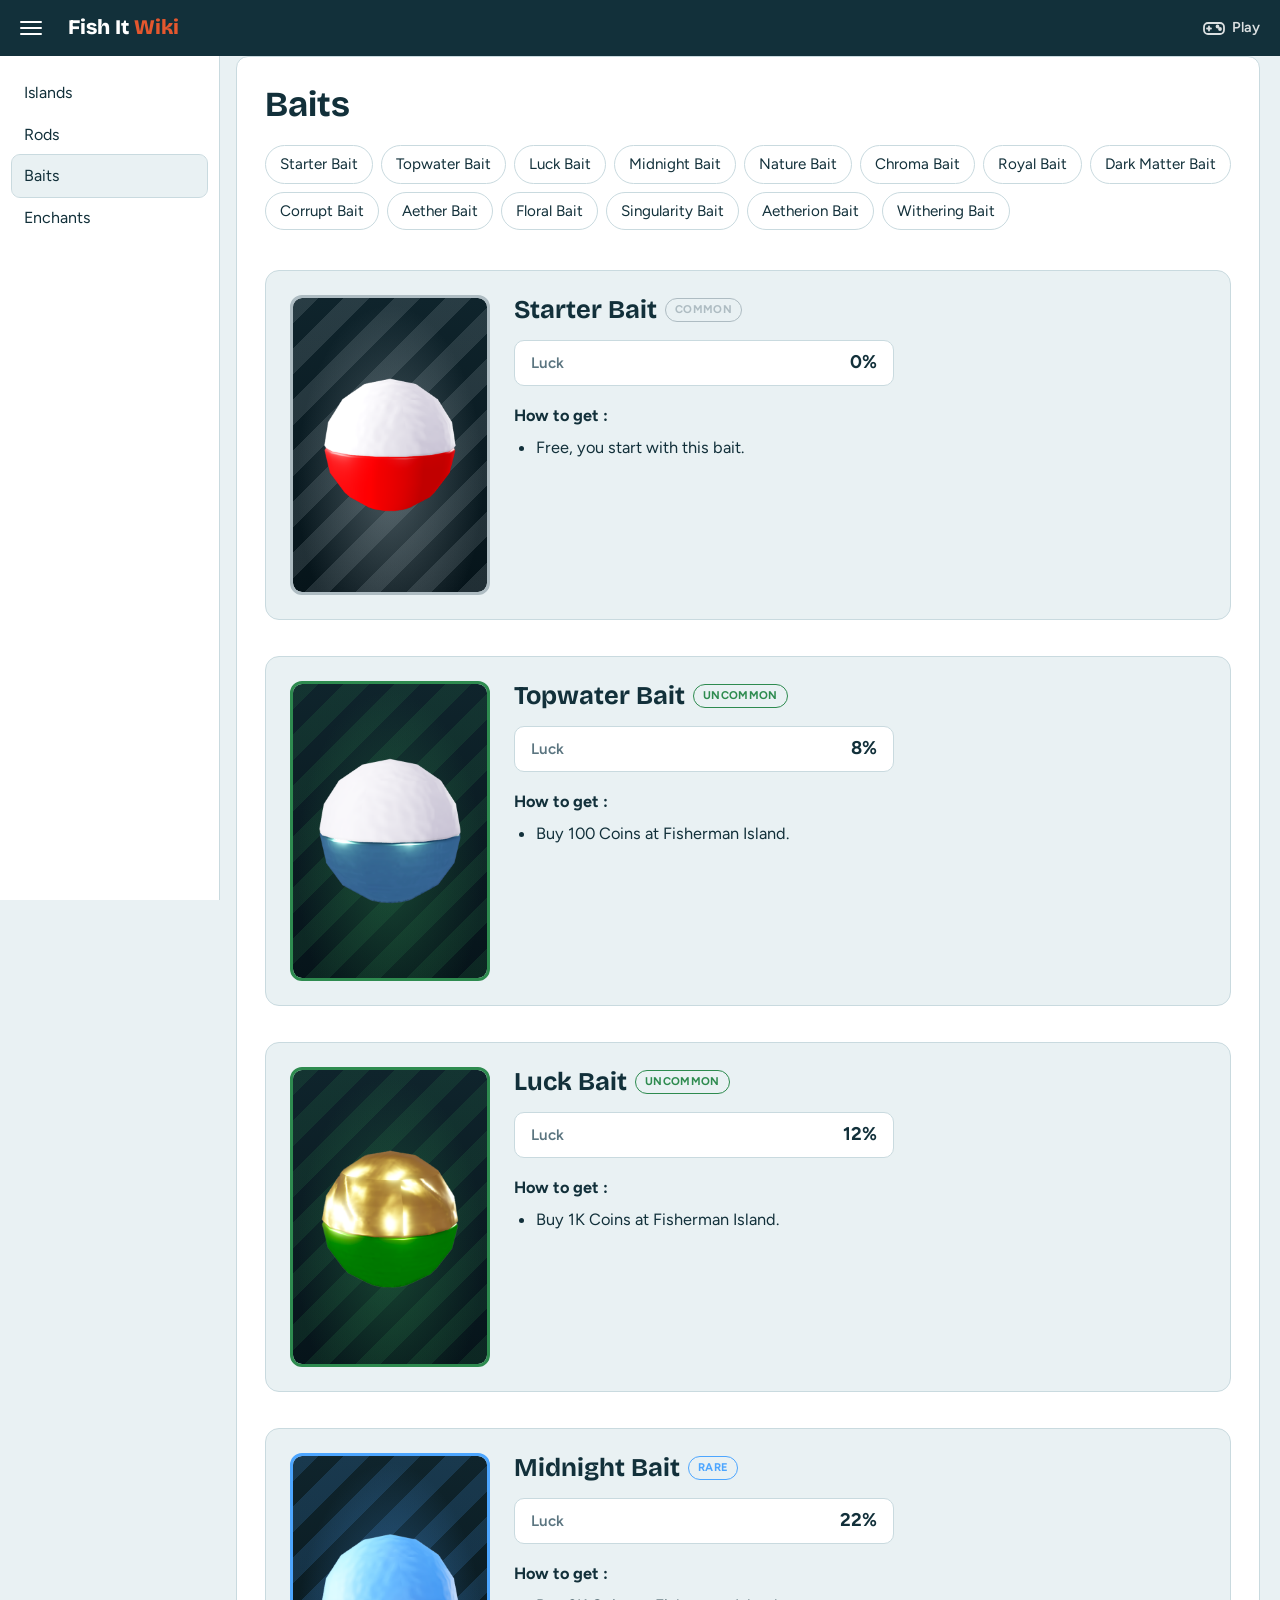
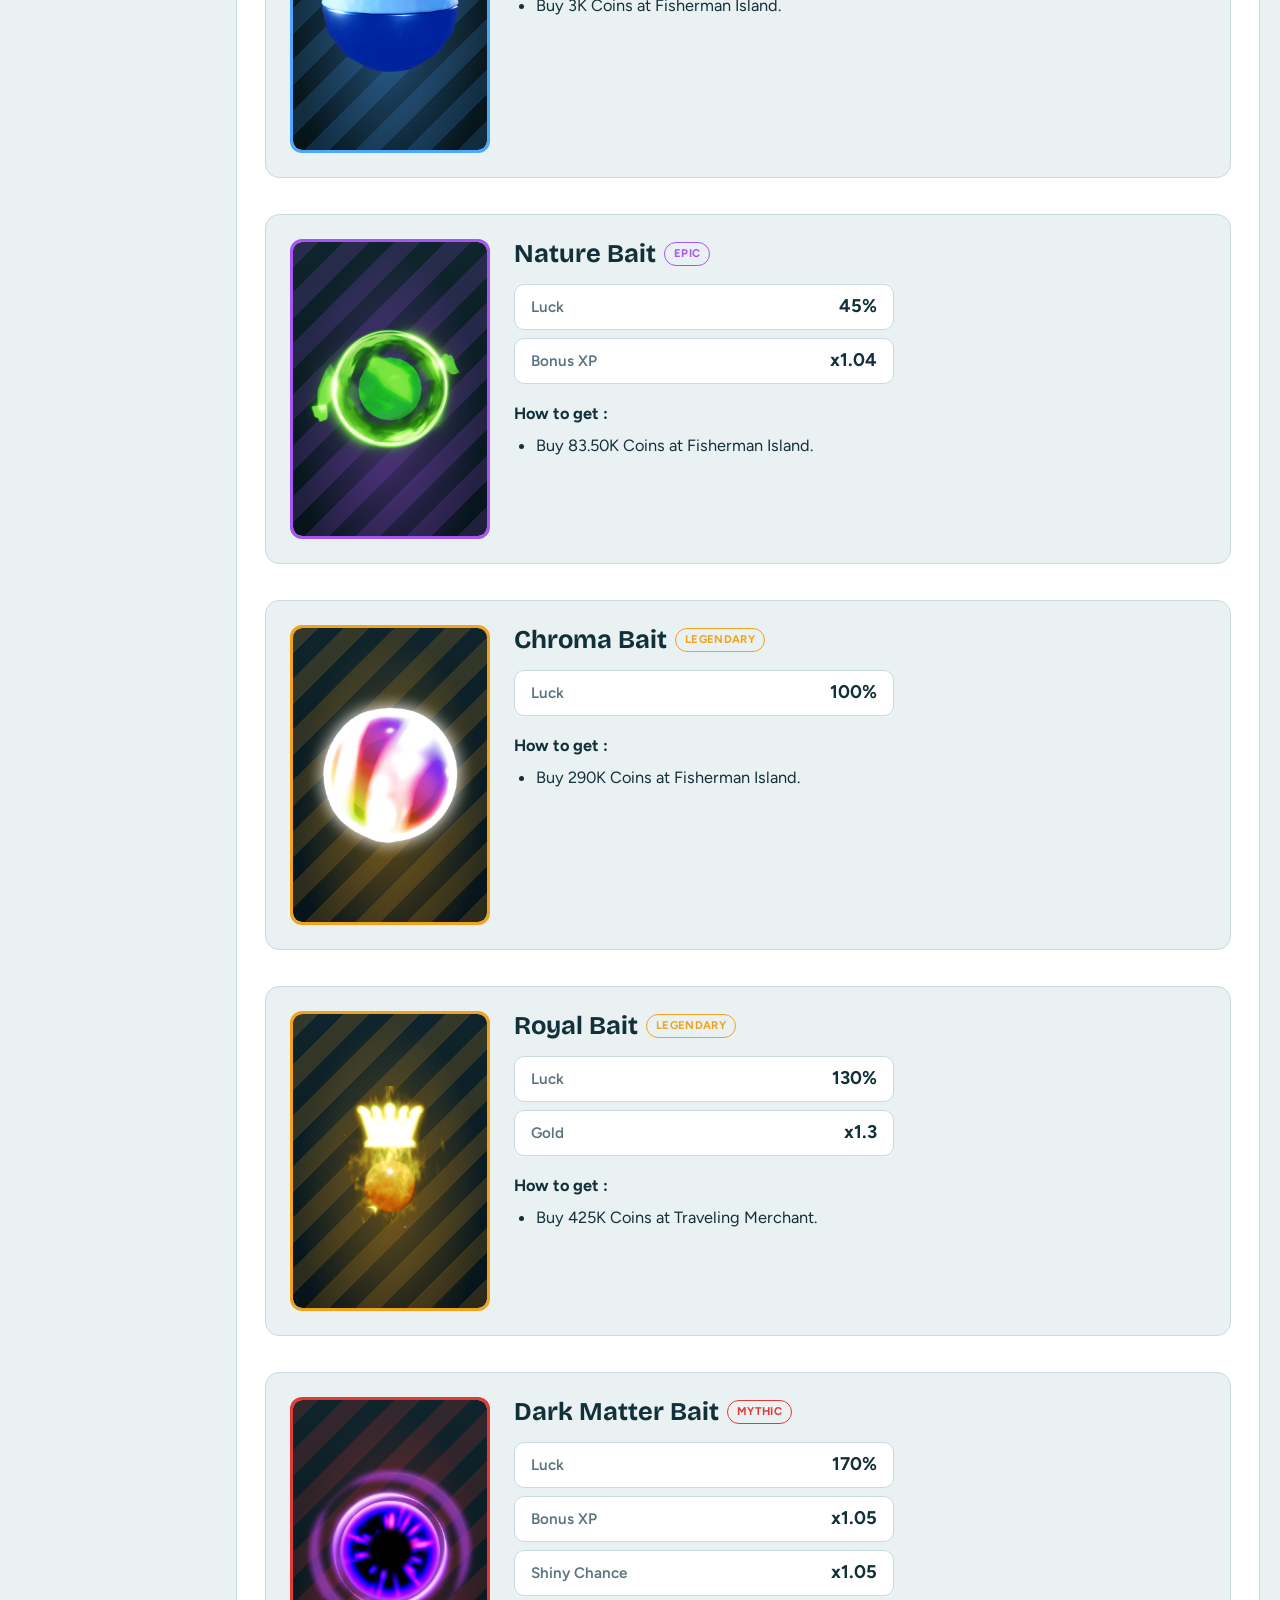
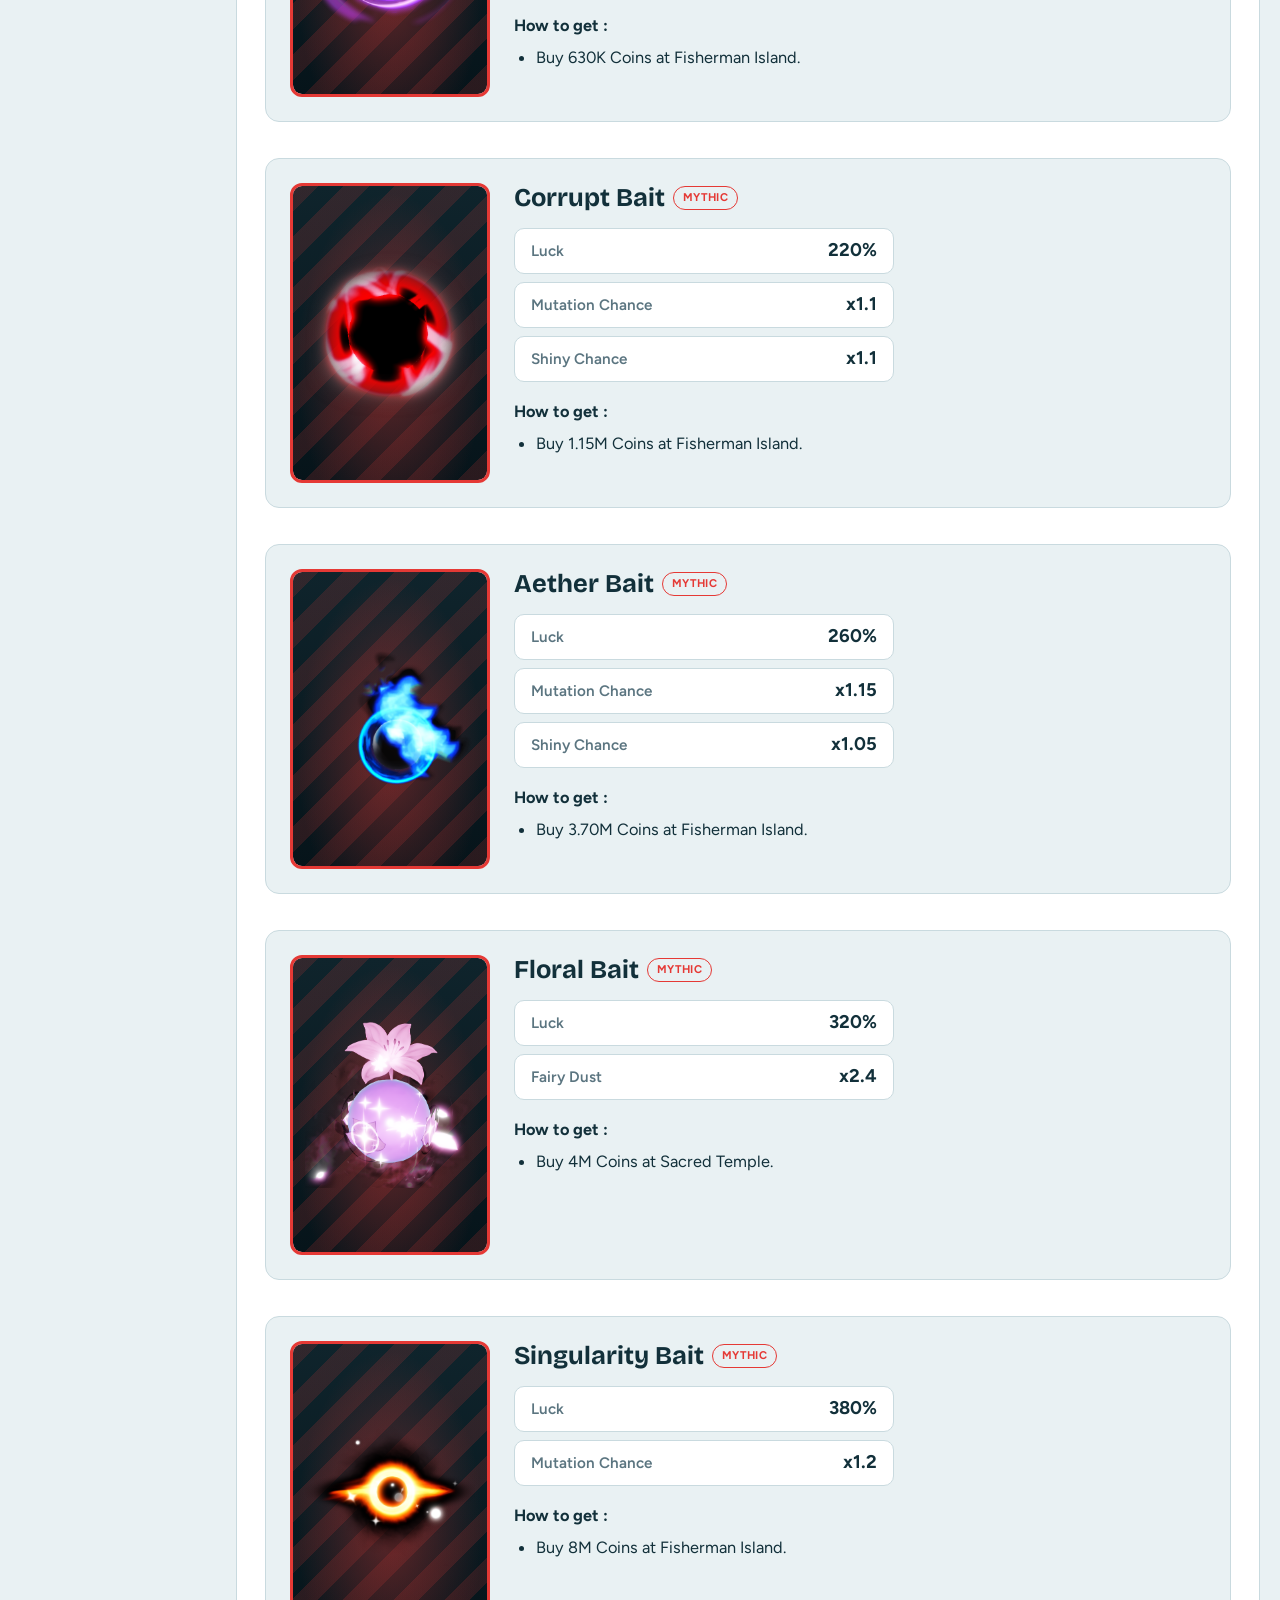
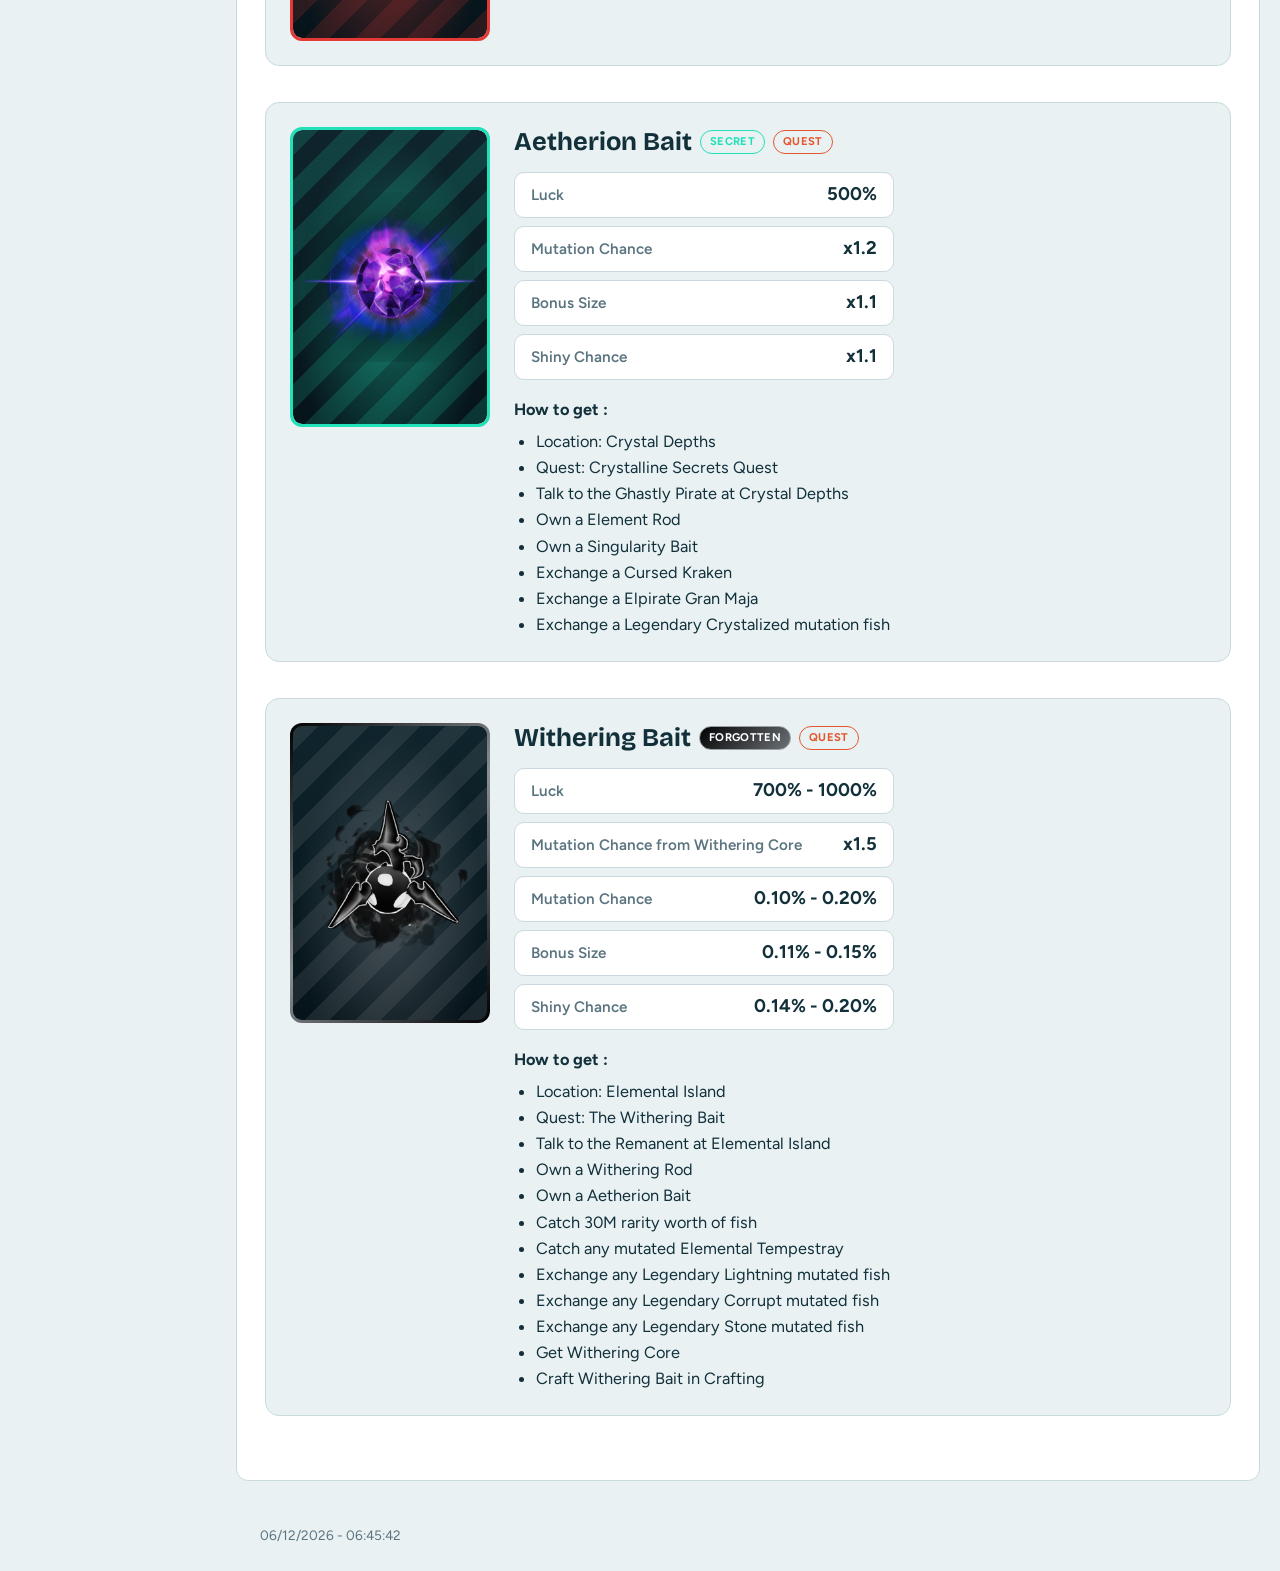
==== baits.html @ 409684cf "add" ====
<!doctype html><html lang="id"><head><meta charset="utf-8"><meta name="viewport" content="width=device-width,initial-scale=1">
<meta name="description" content="All Fish It baits with luck, bonuses, and how to get them."><meta name="theme-color" content="#06121a">
<title>Baits - Fish It Wiki</title>
<link rel="icon" href="data:image/svg+xml,<svg xmlns='http://www.w3.org/2000/svg' viewBox='0 0 100 100'><text y='.9em' font-size='90'>🎣</text></svg>">
<link rel="preconnect" href="https://fonts.googleapis.com"><link rel="preconnect" href="https://fonts.gstatic.com" crossorigin>
<link href="https://fonts.googleapis.com/css2?family=Bricolage+Grotesque:wght@700;800&family=Figtree:wght@400;600&display=swap" rel="stylesheet">
<link rel="stylesheet" href="style.css"></head><body data-page="baits">
<template id="c">
<h1>Baits</h1>
<div id="toc" class="tabs" aria-label="Loncat ke bait"></div>
<!-- id "rods" dipakai ulang supaya tampilan kartu sama persis dengan halaman Rods -->
<div id="rods"></div>
</template>
<script src="data.js"></script><script src="site.js"></script>
<script src="cards.js"></script>
<script>
const statRows=r=>stat("Luck",r.luck)+toArr(r.bonus).concat(toArr(r.stats)).map(v=>{const p=splitStat(v,"Bonus");return stat(p.label,p.value)}).join("");
document.getElementById("toc").innerHTML=tocHTML(BAITS);
document.getElementById("rods").innerHTML=BAITS.map(r=>cardHTML(r,{imgDir:IMG.bait,noun:"bait",stats:statRows(r)})).join("");
</script></body></html>
---- style.css ----
:root{--bg:#e9f1f3;--panel:#fff;--ink:#12303a;--mute:#5b7580;--line:#c9dadf;--accent:#e4572e;--sea:#1d6f8a}
@media(prefers-color-scheme:dark){:root{--bg:#0c1d24;--panel:#12303a;--ink:#e6f1f4;--mute:#8fb0bb;--line:#24505f;--sea:#5cc0dc;--accent:#ff7a52}}
*{box-sizing:border-box}html{scroll-padding-top:70px}
body{margin:0;background:var(--bg);color:var(--ink);font:16px/1.6 Figtree,system-ui,sans-serif}
h1,h2,h3,.brand{font-family:"Bricolage Grotesque",Figtree,sans-serif;line-height:1.15}
a{color:var(--sea)}
header{position:sticky;top:0;z-index:5;background:var(--ink);color:var(--bg);display:flex;align-items:center;gap:16px;padding:12px 20px}
@media(prefers-color-scheme:dark){header{background:#06121a}}
.brand{font-size:1.3rem;font-weight:800;color:#fff;text-decoration:none}
.brand span{color:var(--accent)}
.roblox-link{margin-left:auto;color:#fff;display:flex;align-items:center;gap:6px;opacity:.85;text-decoration:none;font-size:.9rem;font-weight:600}
.roblox-link:hover{opacity:1}
nav.side{position:fixed;top:var(--header-h,60px);left:0;width:220px;height:calc(100vh - var(--header-h,60px));overflow-y:auto;background:var(--panel);border-right:1px solid var(--line);padding:16px 12px;z-index:4}
nav.side a{display:block;padding:8px 12px;border-radius:8px;color:var(--ink);text-decoration:none}
nav.side a:hover,nav.side a.on{background:var(--bg);outline:1px solid var(--line)}
main{margin:0 20px 20px 236px;transition:margin-left .2s;background:var(--panel);border:1px solid var(--line);border-radius:12px;padding:28px;min-width:0}
.layout.collapsed main{margin-left:16px}
main h1{font-size:2.2rem;margin:0 0 8px}main h2{margin-top:32px;border-bottom:2px solid var(--line);padding-bottom:6px}
.lead{color:var(--mute);max-width:65ch}
.tabs{display:flex;flex-wrap:wrap;gap:8px;margin:20px 0}
.grid{display:grid;grid-template-columns:repeat(auto-fill,minmax(210px,1fr));gap:14px;margin-top:16px}
.card{border:1px solid var(--line);border-radius:10px;padding:16px;text-decoration:none;color:var(--ink);display:block}
.card b{font-size:1.05rem}.card p{margin:6px 0 0;color:var(--mute);font-size:.92rem}
footer{text-align:left;color:var(--mute);font-size:.85rem;padding:24px;margin:0 20px 0 236px;transition:margin-left .2s}.layout.collapsed+footer{margin-left:16px}
@media(max-width:760px){nav.side{width:70vw;max-width:260px;box-shadow:2px 0 12px rgba(0,0,0,.3)}main{margin-left:16px;padding:18px}footer{margin-left:16px}}
.backdrop{display:none;position:fixed;inset:var(--header-h,60px) 0 0 0;background:rgba(0,0,0,.4);z-index:3}
.layout:not(.collapsed) .backdrop{display:block}
@media(min-width:761px){.backdrop{display:none!important}}
@media(prefers-reduced-motion:no-preference){.card{transition:border-color .15s}.card:hover{border-color:var(--accent)}}
:focus-visible{outline:3px solid var(--accent);outline-offset:2px}
.pill{padding:6px 14px;border-radius:99px;border:1px solid var(--line);color:var(--ink);text-decoration:none;font-size:.95rem}
.pill:hover{border-color:var(--accent)}
.stonebox{display:grid;grid-template-columns:150px 1fr;gap:20px;align-items:start;background:var(--bg);border:1px solid var(--line);border-radius:12px;padding:16px}
.stoneimg{width:150px;height:150px;object-fit:contain;border-radius:10px}
.ench{display:flex;gap:12px;align-items:center}.eimg{width:56px;height:56px;object-fit:contain;flex:none;border-radius:8px}
.ench p{margin:4px 0 0}main h3{margin:22px 0 4px;font-size:1.15rem}
@media(max-width:600px){.stonebox{grid-template-columns:1fr}}
.hamburger{display:flex;flex-direction:column;justify-content:center;gap:4px;width:32px;height:32px;border:0;background:none;cursor:pointer;padding:0;flex:none}
.hamburger span{display:block;width:22px;height:2px;background:#fff;border-radius:2px}
nav.side.hidden{display:none}
.islandbox{display:block;padding:0;overflow:hidden}
.islandimg{width:100%;max-height:220px;display:block;object-fit:cover;border-radius:10px}
.fishlist{list-style:none;padding:0;margin:0 0 18px;border:1px solid var(--line);border-radius:10px;overflow:hidden}
.fishlist li{display:grid;grid-template-columns:1fr 1fr 1fr;gap:8px;padding:10px 14px;border-bottom:1px solid var(--line)}
.fishlist li:last-child{border-bottom:none}
.fishlist li.head{background:var(--bg);font-size:.8rem;color:var(--mute);font-weight:600}
.fishlist li:not(.head) span:nth-child(2){color:var(--mute)}
.fishlist .rarity{text-align:left}
main section{margin-bottom:36px}
.collapse{margin:22px 0 18px}
.collapse summary{cursor:pointer;list-style:none;display:flex;align-items:center;gap:8px;font-family:"Bricolage Grotesque",Figtree,sans-serif;font-weight:700;font-size:1.15rem;padding:4px 0;user-select:none}
.collapse summary::-webkit-details-marker{display:none}
.collapse .chev{flex:none;transition:transform .15s;color:var(--mute)}
.collapse[open] .chev{transform:rotate(90deg)}
.collapse .count{font-weight:600;font-size:.85rem;color:var(--mute);background:var(--bg);border:1px solid var(--line);border-radius:99px;padding:1px 9px}
.collapse .fishlist{margin-top:10px}
.card.special{position:relative;border-color:var(--accent);text-align:center;display:flex;flex-direction:column;align-items:center;gap:4px}
.card.special.secret,.card.special.forgotten{border-width:2px}
.card.special.secret{border-color:#22e0b8}
.card.special.secret .specialtag{background:#22e0b8;color:#04211b}
.card.special.forgotten{border-color:transparent;background-image:linear-gradient(var(--panel),var(--panel)),linear-gradient(135deg,#000 0%,#8a8f94 50%,#000 100%);background-origin:padding-box,border-box;background-clip:padding-box,border-box;background-repeat:no-repeat}
.card.special.forgotten .specialtag{background:linear-gradient(135deg,#000,#6d7378);color:#fff}
.card.special .stoneimg{width:120px;height:120px;margin:4px 0 6px}
.card.special b{font-size:1rem}
.card.special p{margin:0;color:var(--mute);font-size:.9rem}
.card.special .meta{margin-top:6px;font-size:.82rem;line-height:1.4}
.card.special .weight{margin-top:8px;font-size:.82rem;font-weight:700;color:var(--ink)}
.specialtag{position:absolute;top:-10px;right:10px;background:var(--accent);color:#fff;font-size:.68rem;font-weight:700;padding:2px 9px;border-radius:99px;letter-spacing:.03em}
.cover{padding:20px 0}
.cover h1{font-size:2.4rem;margin-bottom:8px}
.cover .grid{margin-top:24px}
.cover .card{padding:20px}

img{-webkit-user-drag:none;user-select:none;-webkit-user-select:none}

#rods{container-type:inline-size}
.rodrow{display:grid;grid-template-columns:minmax(130px,200px) 1fr;gap:24px;align-items:start;background:var(--bg);border:1px solid var(--line);border-radius:14px;padding:24px;margin-top:20px;scroll-margin-top:calc(var(--header-h,60px) + 12px)}
.rodimg{width:100%;height:auto;aspect-ratio:2/3;object-fit:contain;border-radius:12px;background:var(--panel);padding:12px;box-sizing:border-box}
.rodhead{display:flex;flex-wrap:wrap;align-items:center;gap:8px}
main .rodrow h2{margin:0;border:0;padding:0;font-size:1.6rem}
.rodtag{font-size:.7rem;font-weight:700;padding:2px 9px;border-radius:99px;border:1px solid var(--line);color:var(--mute);letter-spacing:.03em;text-transform:uppercase}
.rodtag.quest{background:none;border-color:var(--accent);color:var(--accent)}
.rodinfo p{margin:8px 0 0;font-size:1.02rem}.rodinfo ul{margin:6px 0 0;padding-left:22px;font-size:1.02rem}
.rstats{display:flex;flex-direction:column;gap:8px;margin:16px 0;width:min(100%,380px)}
.rstat{background:var(--panel);border:1px solid var(--line);border-radius:10px;padding:10px 16px;display:flex;flex-wrap:wrap;justify-content:space-between;align-items:baseline;gap:2px 16px;line-height:1.3}
.rstat span{font-size:.95rem;color:var(--mute);font-weight:600}.rstat span.nw{white-space:nowrap}.rstat b{font-size:1.15rem;text-align:right;flex:1 1 auto;min-width:0;overflow-wrap:anywhere}
@container (max-width:620px){.rodrow{grid-template-columns:1fr;padding:18px}.rodimg{width:min(200px,70%);margin:0 auto}.rstats{width:100%}}
.rodinfo{min-width:0}

.rodrow{--rc:var(--line);--rodbg:repeating-linear-gradient(135deg,color-mix(in srgb,var(--rc) 16%,transparent) 0 18px,transparent 18px 36px),radial-gradient(ellipse at 50% 62%,color-mix(in srgb,var(--rc) 38%,transparent),transparent 68%),linear-gradient(180deg,#0f242c,#06141a)}
.rodrow .rodimg{border:3px solid var(--rc);background:var(--rodbg);background-clip:padding-box}
.rodrow .rodtag:not(.quest){border-color:var(--rc);color:var(--rc)}
.rodrow.common{--rc:#ffffff}
.rodrow.uncommon{--rc:#2e8b4f}
.rodrow.rare{--rc:#4da6ff}
.rodrow.epic{--rc:#a855f7}
.rodrow.legendary{--rc:#f2a31b}
.rodrow.mythic{--rc:#e53935}
.rodrow.secret{--rc:#22e0b8}
.rodrow.forgotten{--rc:#8a8f94}
.rodrow.forgotten .rodimg{border-color:transparent;background-image:var(--rodbg),linear-gradient(135deg,#000 0%,#8a8f94 50%,#000 100%);background-origin:padding-box,padding-box,padding-box,border-box;background-repeat:repeat,repeat,repeat,no-repeat;background-clip:padding-box,padding-box,padding-box,border-box}
.rodrow.forgotten .rodtag:not(.quest){background:linear-gradient(135deg,#000,#6d7378);background-origin:border-box;border:1px solid #9aa0a5;padding:2px 9px;color:#fff}
@media(prefers-color-scheme:light){.rodrow.common{--rc:#aebcc2}}

.rodinfo li.qh{margin-top:10px}.rodinfo li.qh:first-child{margin-top:0}

.rstat.stk{flex-direction:column;flex-wrap:nowrap;align-items:stretch;gap:2px}.rstat.stk b{flex:none;text-align:right}
.rodrow.progression{--rc:#e5383b}
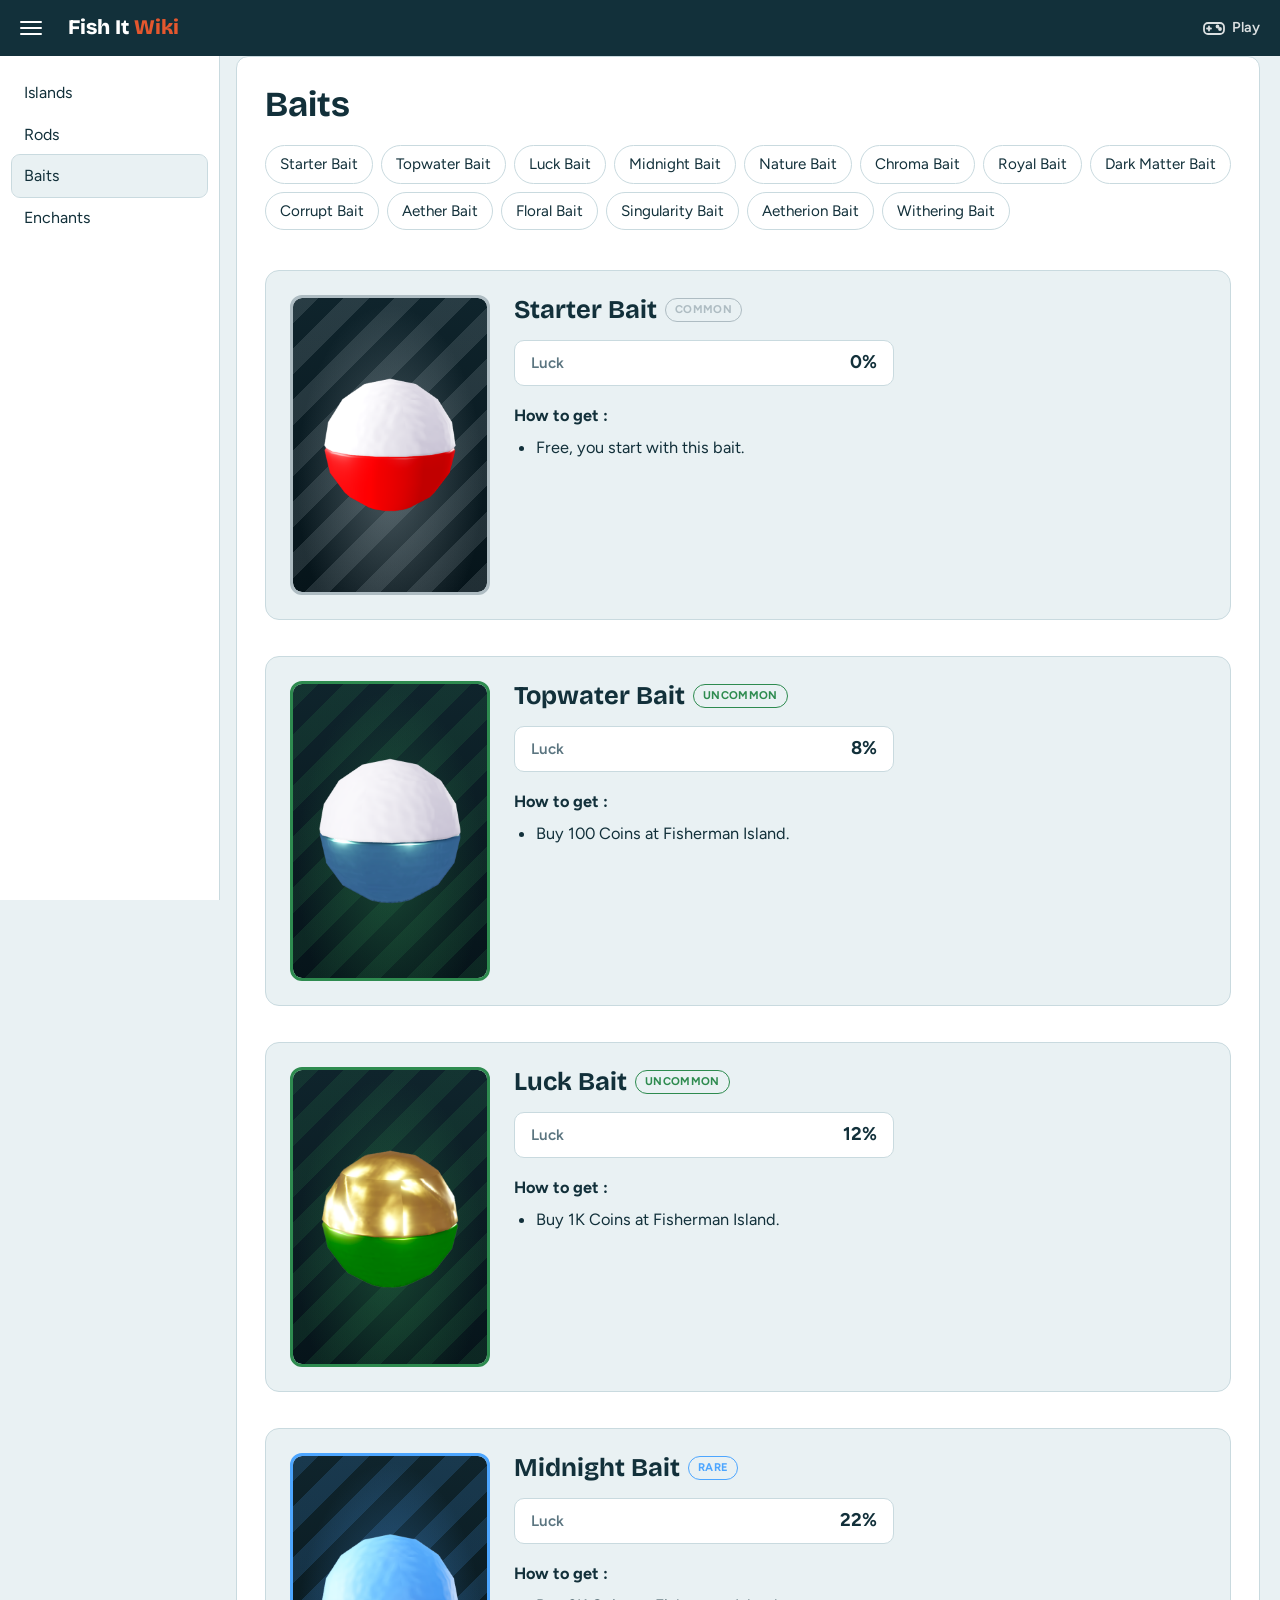
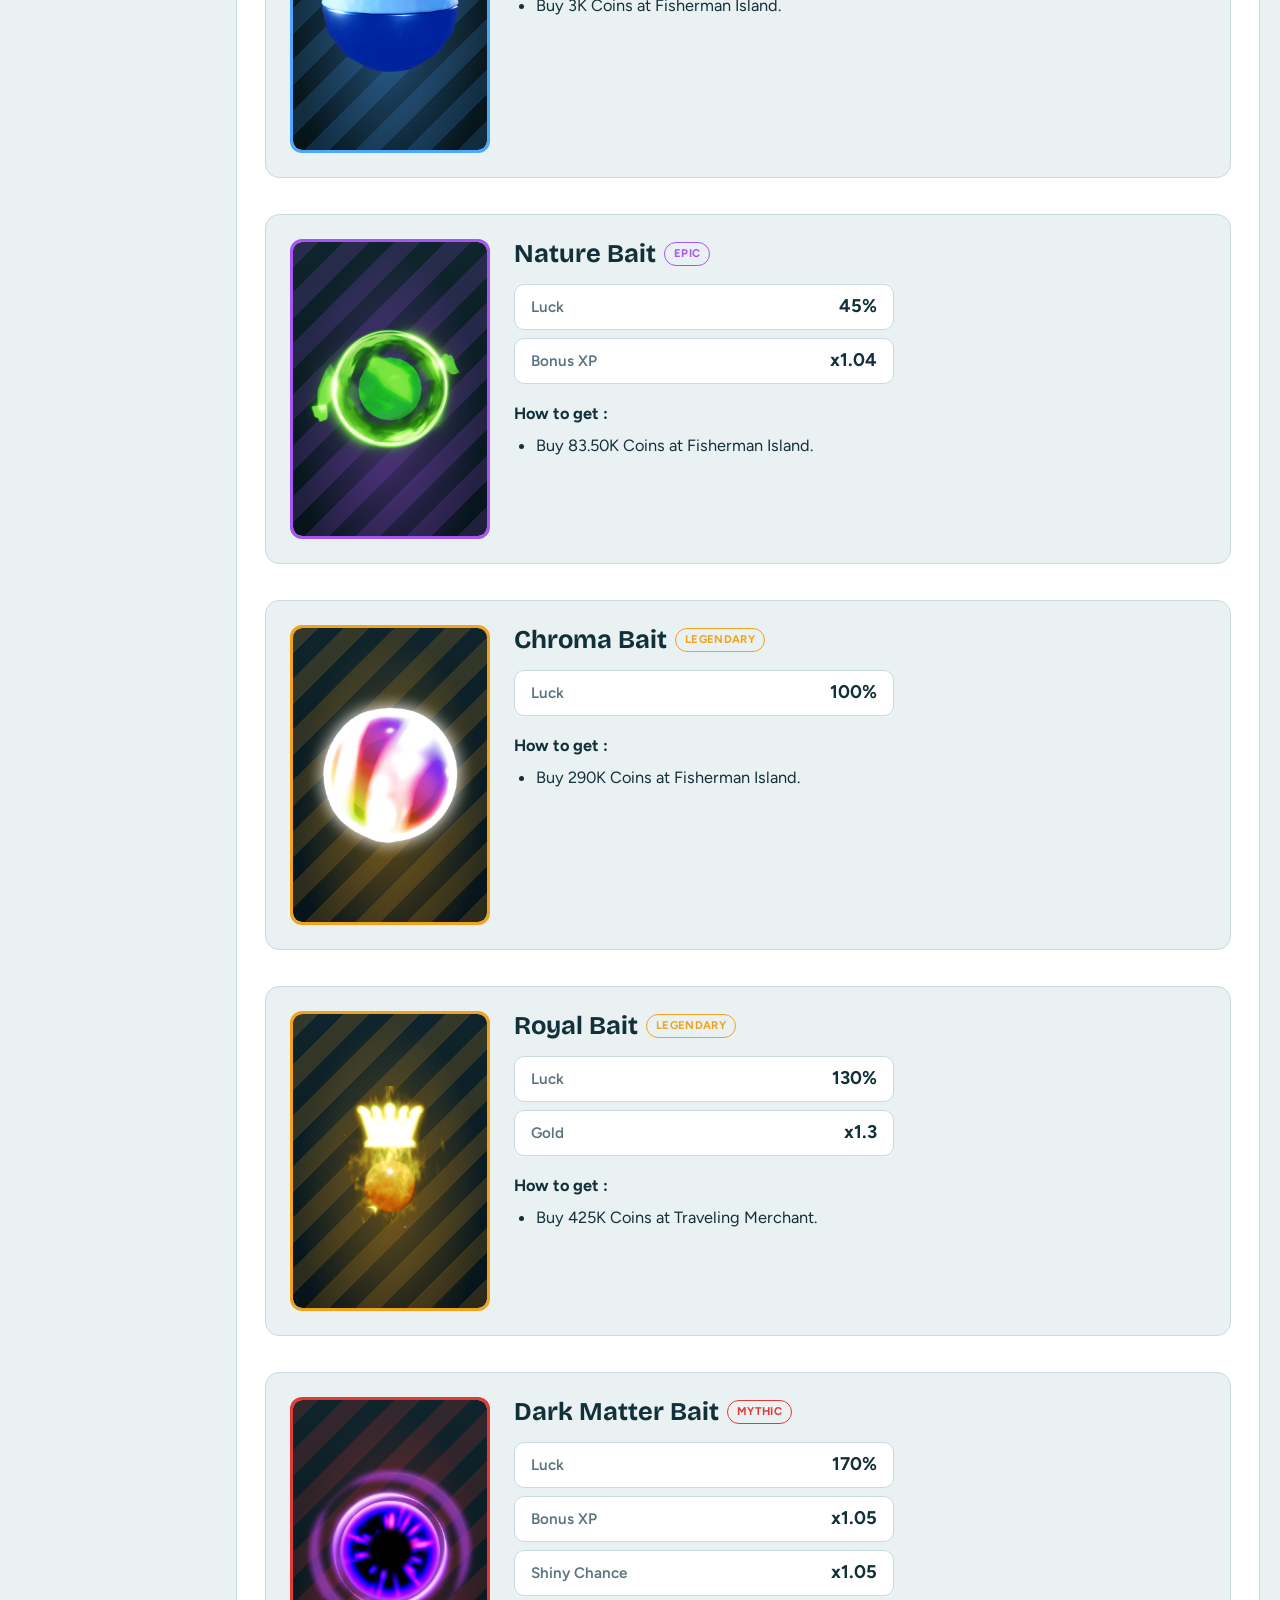
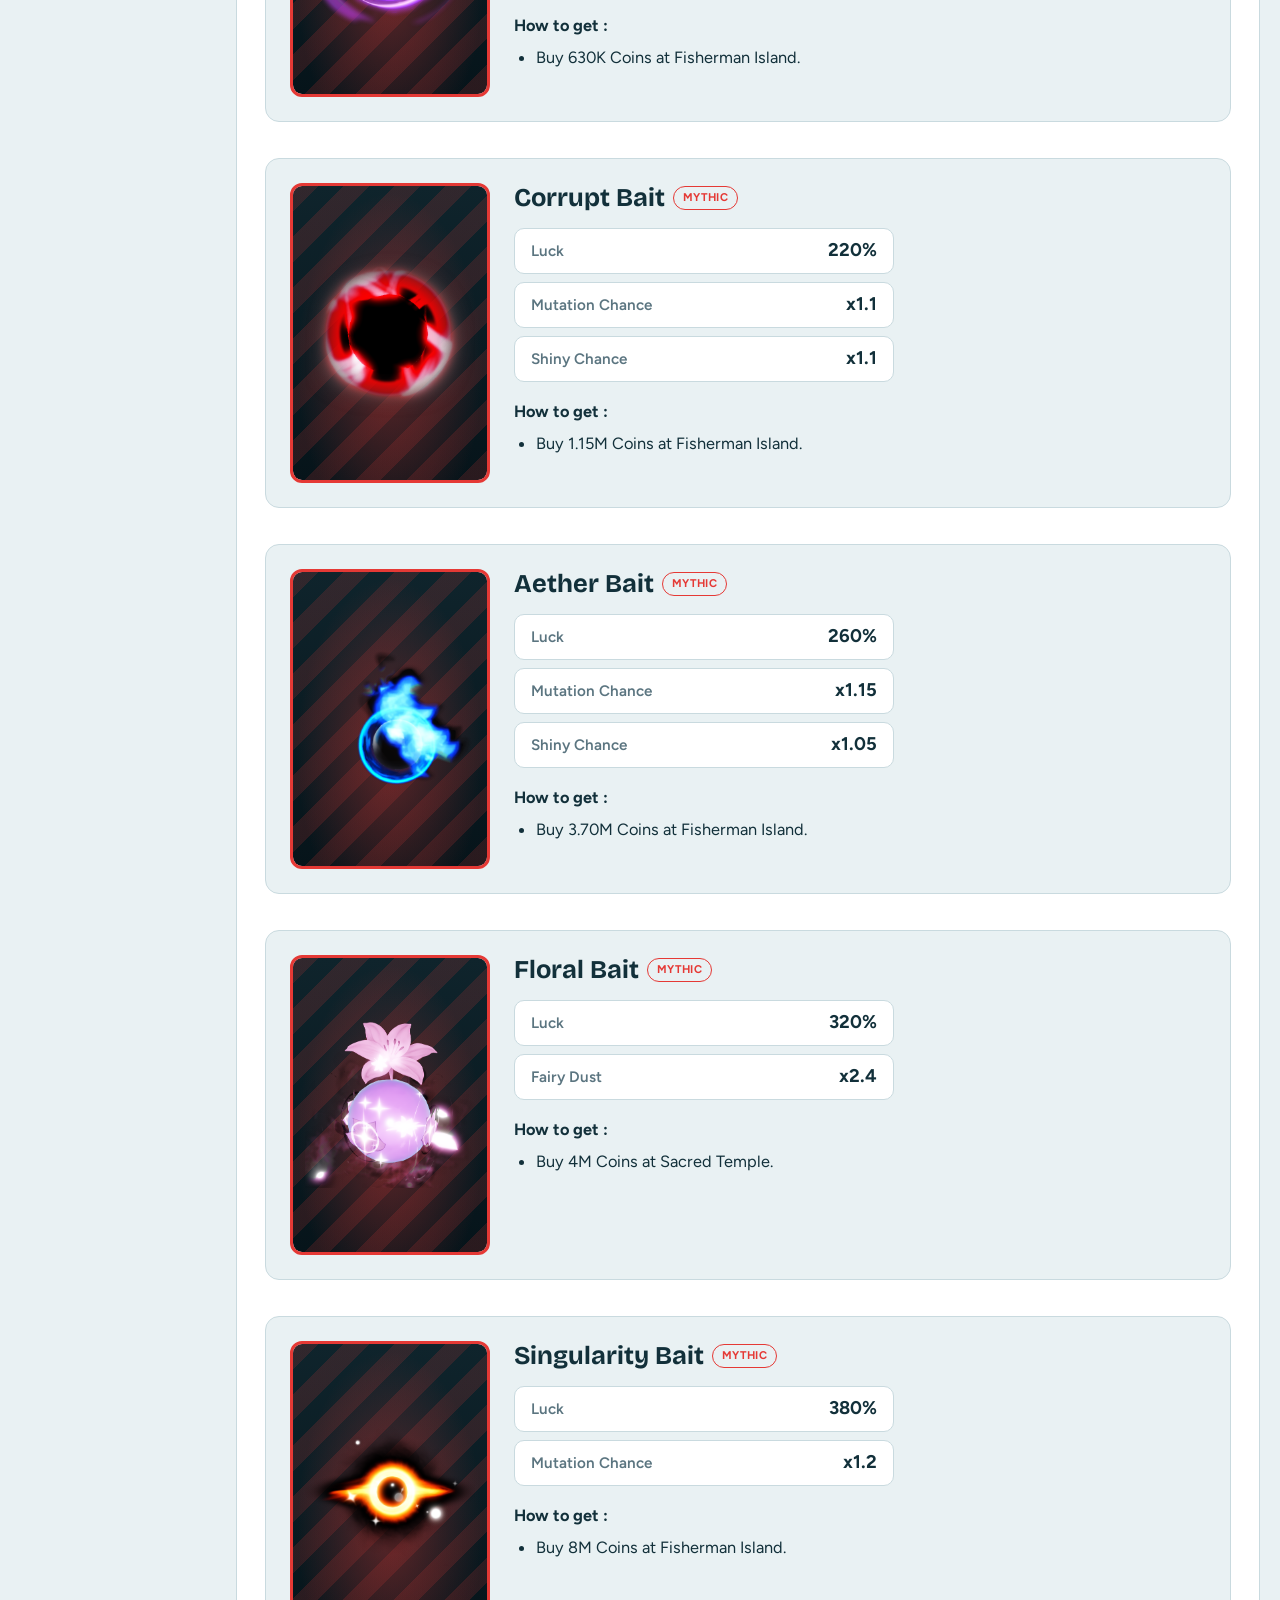
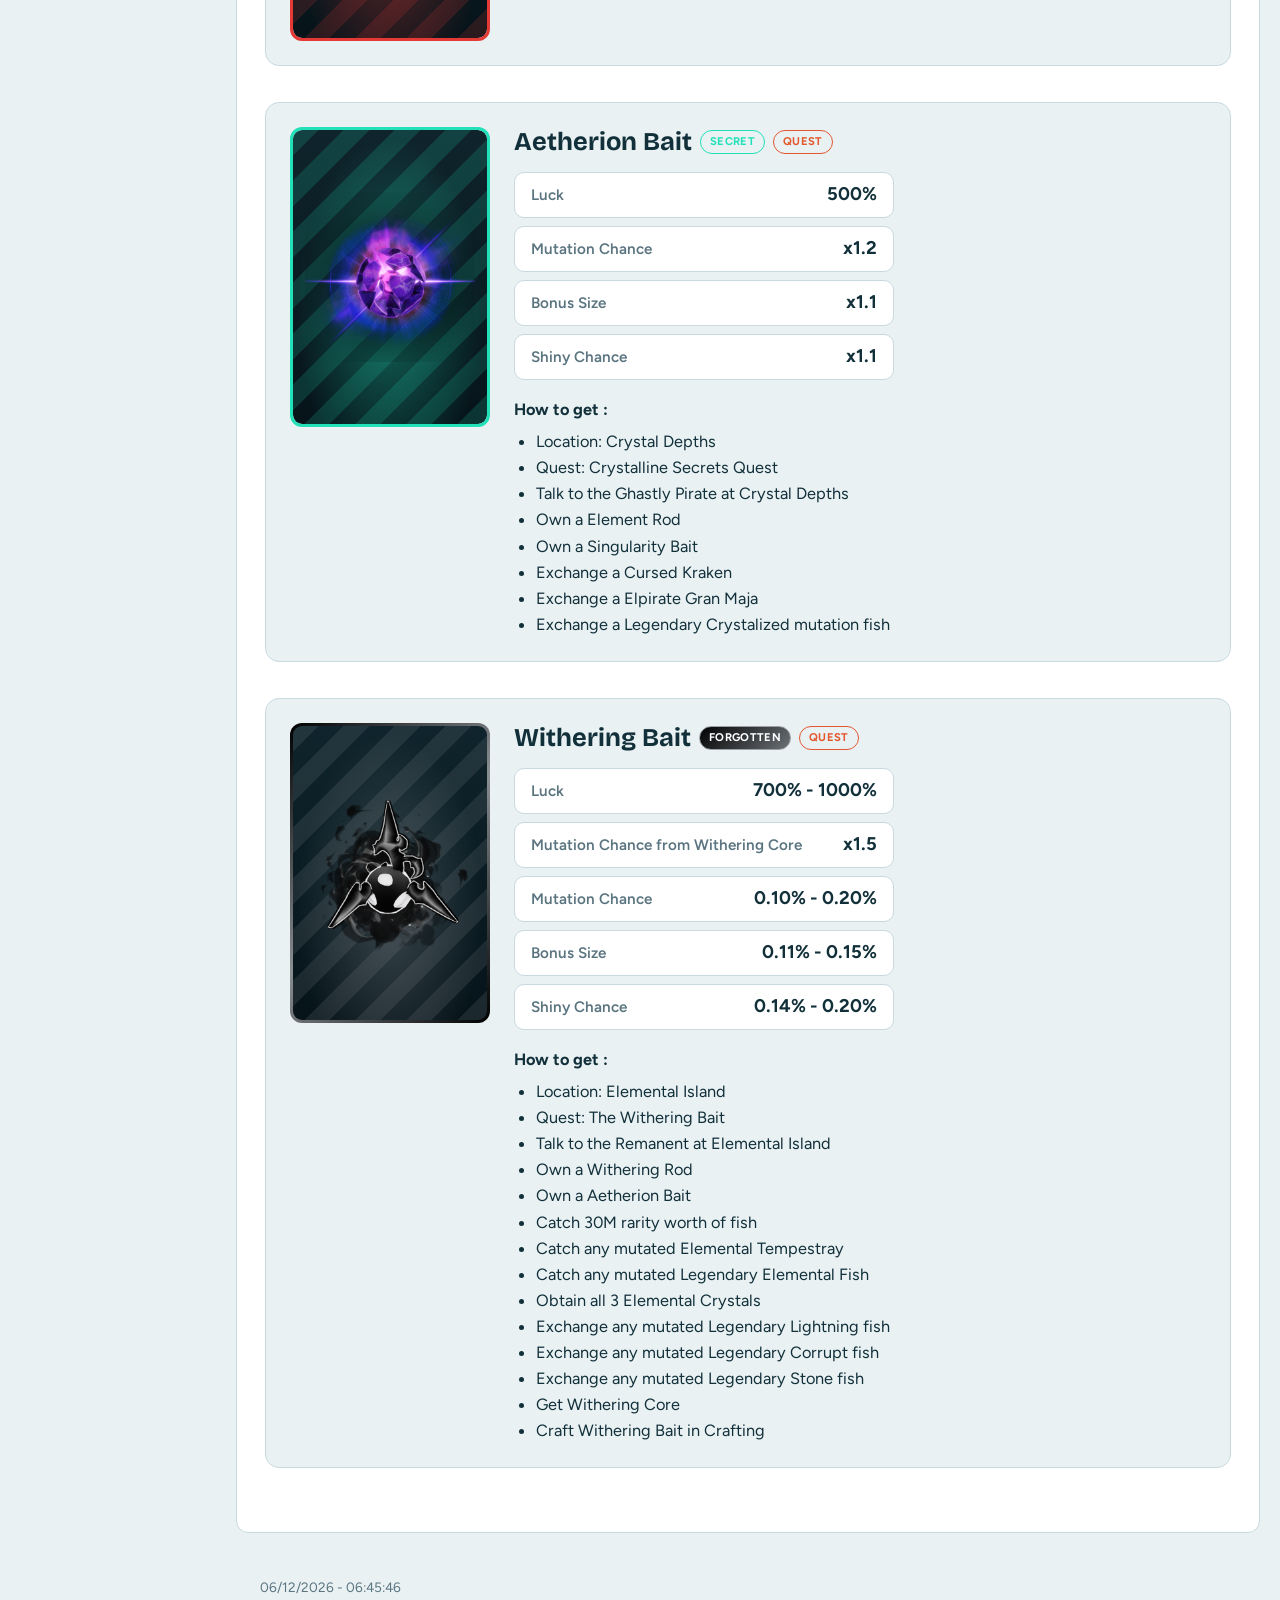
==== commit 3ad84366: "fix" ====
--- a/baits.html
+++ b/baits.html
@@ -8,7 +8,6 @@
 <template id="c">
 <h1>Baits</h1>
 <div id="toc" class="tabs" aria-label="Loncat ke bait"></div>
-<!-- id "rods" dipakai ulang supaya tampilan kartu sama persis dengan halaman Rods -->
 <div id="rods"></div>
 </template>
 <script src="data.js"></script><script src="site.js"></script>
